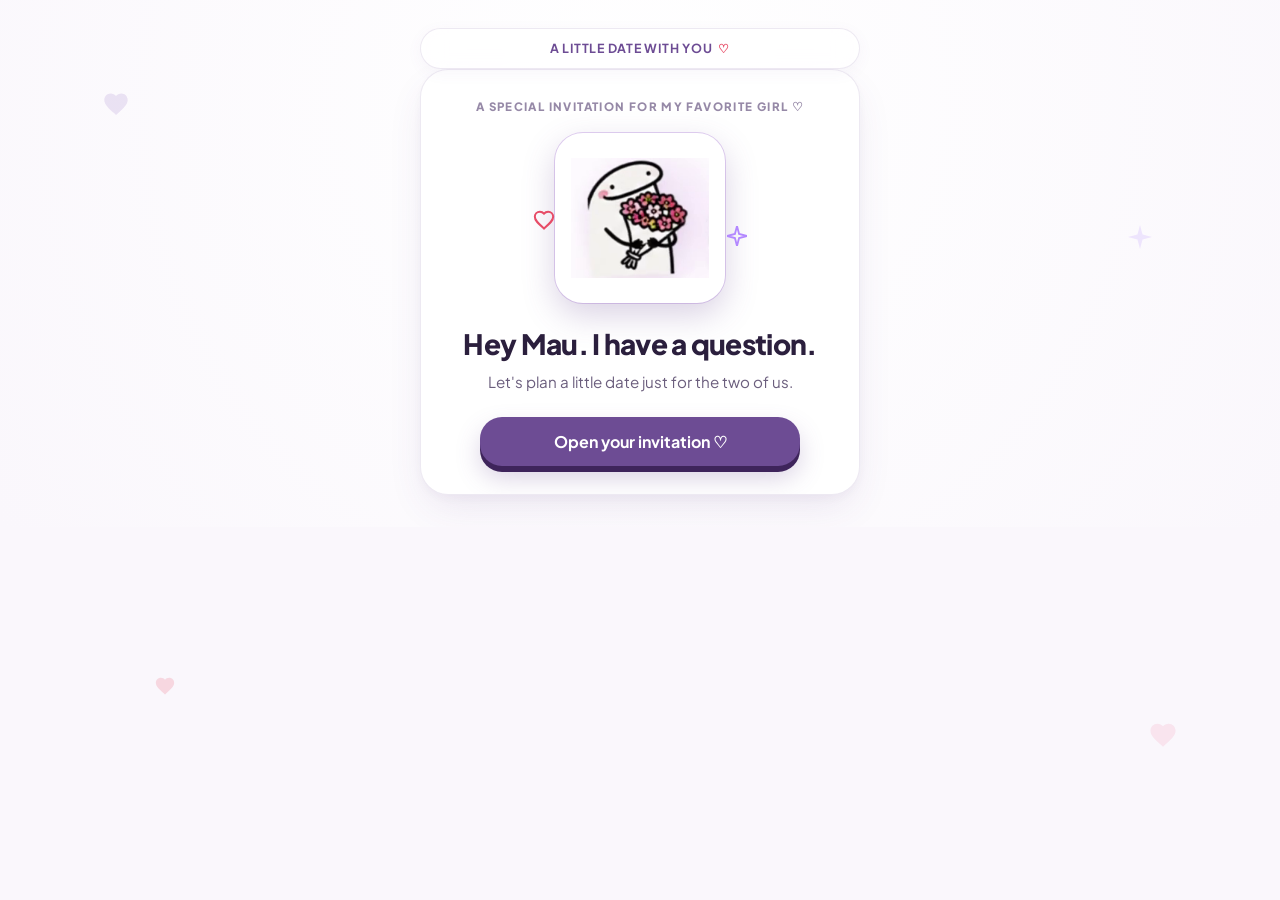
==== invitation_standalone.html @ e45cce60 "Initial commit: Interactive date invitation for Mau & Badak" ====
<!DOCTYPE html>
<html lang="en">
<head>
  <meta charset="UTF-8">
  <meta name="viewport" content="width=device-width, initial-scale=1.0, maximum-scale=1.0, user-scalable=no">
  <title>A little date with you ♡ | Interactive Invitation</title>
  
  <!-- Favicon -->
  <link rel="icon" href="data:image/svg+xml,<svg xmlns=%22http://www.w3.org/2000/svg%22 viewBox=%220 0 100 100%22><text y=%22.9em%22 font-size=%2290%22>💌</text></svg>">
  
  <!-- Fonts -->
  <link rel="preconnect" href="https://fonts.googleapis.com">
  <link rel="preconnect" href="https://fonts.gstatic.com" crossorigin>
  <link href="https://fonts.googleapis.com/css2?family=Caveat:wght@600;700&family=Plus+Jakarta+Sans:wght@400;500;600;700;800&display=swap" rel="stylesheet">
  
  <!-- Stylesheet -->
  <style>
/* ==========================================================================
   Interactive Date Invitation Website - Lavender & Rose Theme
   Inspired by ElbazDigital's Interactive Love Invitation
   ========================================================================== */

:root {
  /* Default Lavender Palette */
  --primary: #6d4c94;
  --primary-hover: #5d3f80;
  --primary-active: #4a2f69;
  --primary-shadow: #3e245b;
  --primary-light: #f3ebfa;
  --primary-border: #e3d2f3;
  --primary-glow: rgba(109, 76, 148, 0.25);

  --accent-pink: #e74c67;
  --accent-blush: #ffa5b8;
  --accent-sparkle: #b388ff;
  
  --text-main: #2b1f3d;
  --text-muted: #6b5e7d;
  --text-subtle: #9689a7;
  
  --bg-page: #faf7fc;
  --bg-card: #ffffff;
  --bg-inner: #f8f4fb;
  
  --border-subtle: rgba(109, 76, 148, 0.12);
  --border-focus: #8c68b8;
  
  --card-radius: 28px;
  --btn-radius: 22px;
  
  --font-family: 'Plus Jakarta Sans', -apple-system, BlinkMacSystemFont, 'Segoe UI', Roboto, sans-serif;
  --font-handwriting: 'Caveat', cursive;
  
  --shadow-card: 0 16px 40px -8px rgba(91, 57, 128, 0.12), 0 4px 12px rgba(91, 57, 128, 0.04);
  --shadow-btn: 0 6px 0 var(--primary-shadow), 0 12px 24px var(--primary-glow);
  --shadow-btn-pressed: 0 2px 0 var(--primary-shadow), 0 4px 8px var(--primary-glow);
}

/* Rose Theme Override */
body[data-theme="rose"] {
  --primary: #c24d6d;
  --primary-hover: #ad3d5c;
  --primary-active: #912e49;
  --primary-shadow: #731e34;
  --primary-light: #fdf0f4;
  --primary-border: #f9d3de;
  --primary-glow: rgba(194, 77, 109, 0.25);
  --text-main: #3d1b25;
  --text-muted: #825764;
  --text-subtle: #ab8692;
  --bg-page: #fff8fa;
  --bg-inner: #fdf2f5;
  --border-subtle: rgba(194, 77, 109, 0.12);
}

/* Matcha / Sage Theme Override */
body[data-theme="matcha"] {
  --primary: #45785a;
  --primary-hover: #376349;
  --primary-active: #2b4f3a;
  --primary-shadow: #1e3a29;
  --primary-light: #edf6f0;
  --primary-border: #c8e4d2;
  --primary-glow: rgba(69, 120, 90, 0.25);
  --text-main: #193324;
  --text-muted: #516d5e;
  --text-subtle: #799586;
  --bg-page: #f6fbf8;
  --bg-inner: #f0f7f2;
  --border-subtle: rgba(69, 120, 90, 0.12);
}

/* Sunset Honey Theme Override */
body[data-theme="sunset"] {
  --primary: #c4623a;
  --primary-hover: #ab512c;
  --primary-active: #8f3e1d;
  --primary-shadow: #6f2a0e;
  --primary-light: #fff3ec;
  --primary-border: #fed5be;
  --primary-glow: rgba(196, 98, 58, 0.25);
  --text-main: #3a1f14;
  --text-muted: #7d594b;
  --text-subtle: #a88577;
  --bg-page: #fff9f6;
  --bg-inner: #fdf3ee;
  --border-subtle: rgba(196, 98, 58, 0.12);
}

/* Reset & Global Base */
*, *::before, *::after {
  box-sizing: border-box;
  margin: 0;
  padding: 0;
  -webkit-tap-highlight-color: transparent;
}

html, body {
  min-height: 100%;
  font-family: var(--font-family);
  background-color: var(--bg-page);
  color: var(--text-main);
  overflow-x: hidden;
  line-height: 1.5;
}

body {
  display: flex;
  flex-direction: column;
  align-items: center;
  justify-content: center;
  padding: 16px 12px 32px;
  background: radial-gradient(circle at 50% 20%, #ffffff 0%, var(--bg-page) 100%);
  position: relative;
}

/* Ambient Floating Background Elements */
.ambient-decorations {
  position: fixed;
  inset: 0;
  pointer-events: none;
  z-index: 0;
  overflow: hidden;
}

.ambient-heart, .ambient-sparkle {
  position: absolute;
  opacity: 0.18;
  animation: floatAmbient 12s infinite ease-in-out;
}

@keyframes floatAmbient {
  0%, 100% { transform: translateY(0) rotate(0deg); }
  50% { transform: translateY(-20px) rotate(10deg); }
}

/* Top App Navigation Bar */
.top-nav {
  position: sticky;
  top: 12px;
  width: 100%;
  max-width: 440px;
  display: flex;
  align-items: center;
  justify-content: center;
  padding: 10px 18px;
  margin-bottom: 12px;
  z-index: 50;
  background: rgba(255, 255, 255, 0.75);
  backdrop-filter: blur(12px);
  -webkit-backdrop-filter: blur(12px);
  border-radius: 40px;
  border: 1px solid var(--border-subtle);
  box-shadow: 0 4px 16px rgba(109, 76, 148, 0.05);
}

.brand-pill {
  font-size: 0.78rem;
  font-weight: 700;
  letter-spacing: 0.06em;
  text-transform: uppercase;
  color: var(--primary);
  display: flex;
  align-items: center;
  gap: 6px;
}

.brand-pill .heart-icon {
  color: var(--accent-pink);
  display: inline-block;
  animation: pulseBeat 1.8s infinite;
}

@keyframes pulseBeat {
  0%, 100% { transform: scale(1); }
  15% { transform: scale(1.22); }
  30% { transform: scale(1); }
  45% { transform: scale(1.15); }
}

.nav-actions {
  display: flex;
  align-items: center;
  gap: 8px;
}

.nav-btn {
  background: #ffffff;
  border: 1px solid var(--border-subtle);
  border-radius: 20px;
  padding: 6px 14px;
  font-size: 0.8rem;
  font-weight: 600;
  color: var(--text-muted);
  cursor: pointer;
  display: inline-flex;
  align-items: center;
  gap: 6px;
  transition: all 0.2s ease;
  box-shadow: 0 2px 6px rgba(0,0,0,0.03);
}

.nav-btn:hover {
  background: var(--primary-light);
  color: var(--primary);
  border-color: var(--primary-border);
}

.nav-btn.active {
  background: var(--primary-light);
  color: var(--primary);
  border-color: var(--primary-border);
}

/* Sound Wave Animation inside button */
.sound-wave {
  display: inline-flex;
  align-items: flex-end;
  gap: 2px;
  height: 12px;
}

.sound-wave span {
  width: 2.5px;
  background: var(--primary);
  border-radius: 2px;
  height: 4px;
  animation: soundBounce 1.2s infinite ease-in-out;
}

.sound-wave span:nth-child(2) { animation-delay: 0.2s; }
.sound-wave span:nth-child(3) { animation-delay: 0.4s; }

@keyframes soundBounce {
  0%, 100% { height: 4px; }
  50% { height: 12px; }
}

/* Main Phone / Container Frame */
.app-container {
  width: 100%;
  max-width: 440px;
  background: var(--bg-card);
  border-radius: var(--card-radius);
  border: 1px solid var(--border-subtle);
  box-shadow: var(--shadow-card);
  position: relative;
  z-index: 10;
  overflow: hidden;
  display: flex;
  flex-direction: column;
  transition: min-height 0.3s ease;
}

/* Screens / Views Management */
.screen {
  display: none;
  opacity: 0;
  transform: translateY(12px);
  padding: 28px 24px;
  flex-direction: column;
  align-items: center;
  text-align: center;
  width: 100%;
  transition: opacity 0.35s ease, transform 0.35s ease;
}

.screen.active {
  display: flex;
  opacity: 1;
  transform: translateY(0);
}

/* Shared Typography Elements */
.top-eyebrow {
  font-size: 0.72rem;
  font-weight: 800;
  letter-spacing: 0.12em;
  text-transform: uppercase;
  color: var(--text-subtle);
  margin-bottom: 18px;
}

.screen-title {
  font-size: 1.75rem;
  font-weight: 800;
  letter-spacing: -0.025em;
  line-height: 1.2;
  color: var(--text-main);
  margin-bottom: 10px;
}

.screen-subtitle {
  font-size: 0.95rem;
  color: var(--text-muted);
  line-height: 1.5;
  margin-bottom: 24px;
}

.status-badge {
  display: inline-flex;
  align-items: center;
  gap: 6px;
  background: var(--primary-light);
  color: var(--primary);
  border: 1px solid var(--primary-border);
  border-radius: 20px;
  padding: 5px 14px;
  font-size: 0.75rem;
  font-weight: 700;
  letter-spacing: 0.05em;
  text-transform: uppercase;
  margin-bottom: 18px;
}

/* 3D Primary Button */
.btn-primary-3d {
  background: var(--primary);
  color: #ffffff;
  border: none;
  border-radius: var(--btn-radius);
  padding: 14px 28px;
  font-size: 1rem;
  font-weight: 700;
  font-family: inherit;
  cursor: pointer;
  display: inline-flex;
  align-items: center;
  justify-content: center;
  gap: 8px;
  width: 100%;
  max-width: 320px;
  margin-left: auto;
  margin-right: auto;
  box-shadow: var(--shadow-btn);
  position: relative;
  transition: transform 0.15s ease, box-shadow 0.15s ease, background 0.2s ease;
  user-select: none;
}

.btn-primary-3d:hover {
  background: var(--primary-hover);
  transform: translateY(-2px);
  box-shadow: 0 8px 0 var(--primary-shadow), 0 16px 28px var(--primary-glow);
}

.btn-primary-3d:active {
  transform: translateY(4px);
  box-shadow: var(--shadow-btn-pressed);
}

.btn-primary-3d:disabled {
  opacity: 0.55;
  cursor: not-allowed;
  transform: none;
  box-shadow: 0 4px 0 rgba(0,0,0,0.15);
}

/* Secondary & Text Links */
.link-understated {
  background: none;
  border: none;
  color: var(--text-subtle);
  font-size: 0.86rem;
  font-weight: 500;
  text-decoration: underline;
  text-underline-offset: 4px;
  cursor: pointer;
  margin-top: 18px;
  padding: 4px 8px;
  transition: color 0.2s ease;
}

.link-understated:hover {
  color: var(--primary);
}

/* Footnotes */
.footnote-text {
  font-size: 0.8rem;
  color: var(--text-subtle);
  margin-top: 18px;
}

/* ==========================================================================
   SCREEN 1: WELCOME / COVER
   ========================================================================== */
.photo-frame-wrapper {
  position: relative;
  margin-bottom: 24px;
  display: inline-block;
}

.photo-frame {
  width: 170px;
  height: 170px;
  border-radius: 28px;
  overflow: hidden;
  border: 4px solid #ffffff;
  box-shadow: 0 12px 32px var(--primary-glow), 0 0 0 1px var(--primary-border);
  background: #ffffff;
  position: relative;
  z-index: 2;
  display: flex;
  align-items: center;
  justify-content: center;
}

.photo-frame img {
  width: 100%;
  height: 100%;
  object-fit: contain;
  padding: 12px;
  display: block;
}

.sparkle-icon {
  position: absolute;
  pointer-events: none;
  z-index: 3;
}

.sparkle-left {
  left: -22px;
  top: 45%;
  animation: floatSlow 3s infinite ease-in-out;
}

.sparkle-right {
  right: -22px;
  top: 55%;
  animation: floatSlow 3.5s infinite ease-in-out reverse;
}

@keyframes floatSlow {
  0%, 100% { transform: translateY(0); }
  50% { transform: translateY(-8px); }
}

/* ==========================================================================
   SCREEN 2: THE QUESTION (WILL YOU GO OUT WITH ME?)
   ========================================================================== */
.doodle-container {
  width: 180px;
  height: 145px;
  margin-bottom: 12px;
  display: flex;
  align-items: center;
  justify-content: center;
  position: relative;
}

.doodle-img {
  max-width: 100%;
  max-height: 100%;
  object-fit: contain;
  transition: transform 0.22s cubic-bezier(0.34, 1.56, 0.64, 1), opacity 0.18s ease;
}

.doodle-img.pop {
  transform: scale(0.92);
  opacity: 0.7;
}

.teasing-caption {
  font-size: 0.92rem;
  font-weight: 600;
  color: var(--primary);
  min-height: 24px;
  margin-bottom: 16px;
  transition: all 0.25s ease;
}

/* Interactive Playground for Yes & Runaway No */
.question-playground {
  position: relative;
  width: 100%;
  display: flex;
  flex-direction: column;
  align-items: center;
  justify-content: flex-start;
  min-height: 200px;
}

#btn-yes {
  transition: transform 0.25s cubic-bezier(0.34, 1.56, 0.64, 1), box-shadow 0.25s ease;
  z-index: 20;
  margin-bottom: 8px;
}

/* Dedicated Evasion Zone below Yes button */
.evasion-zone {
  position: relative;
  width: 100%;
  min-height: 130px;
  margin-top: 10px;
}

/* Runaway No Button */
#btn-no {
  background: #ffffff;
  color: var(--text-main);
  border: 1.5px solid var(--primary-border);
  border-radius: var(--btn-radius);
  padding: 10px 22px;
  font-size: 0.95rem;
  font-weight: 700;
  cursor: pointer;
  box-shadow: 0 4px 14px rgba(109, 76, 148, 0.08), 0 3px 0 #ded2e8;
  position: absolute;
  z-index: 25;
  transition: left 0.3s cubic-bezier(0.2, 0.9, 0.3, 1), top 0.3s cubic-bezier(0.2, 0.9, 0.3, 1), transform 0.25s cubic-bezier(0.2, 0.9, 0.3, 1);
  user-select: none;
  white-space: nowrap;
}

#btn-no:hover {
  border-color: var(--primary);
}

/* ==========================================================================
   SCREEN 3: ACCEPTANCE ("YOU SAID YES!")
   ========================================================================== */
.celebrate-doodle-box {
  width: 170px;
  height: 150px;
  margin-bottom: 16px;
  display: flex;
  align-items: center;
  justify-content: center;
}

.divider-moment {
  margin-top: 24px;
  font-size: 0.78rem;
  letter-spacing: 0.08em;
  color: var(--text-subtle);
  display: flex;
  align-items: center;
  gap: 12px;
  width: 100%;
  justify-content: center;
}

.divider-moment::before,
.divider-moment::after {
  content: '';
  height: 1px;
  width: 40px;
  background: var(--border-subtle);
}

/* Progress Step Dots */
.progress-pills {
  display: flex;
  align-items: center;
  justify-content: center;
  gap: 8px;
  margin-bottom: 20px;
  width: 100%;
}

.step-pill {
  width: 32px;
  height: 5px;
  border-radius: 4px;
  background: var(--primary-border);
  transition: all 0.3s ease;
}

.step-pill.active {
  background: var(--primary);
  width: 44px;
}

.step-pill.done {
  background: var(--primary-hover);
}

.step-icon-badge {
  width: 52px;
  height: 52px;
  border-radius: 18px;
  background: var(--primary-light);
  border: 1px solid var(--primary-border);
  display: flex;
  align-items: center;
  justify-content: center;
  font-size: 1.4rem;
  color: var(--primary);
  margin-bottom: 16px;
  box-shadow: 0 4px 12px rgba(109, 76, 148, 0.08);
}

/* ==========================================================================
   SCREEN 4: STEP 1 (WHEN ARE YOU FREE?)
   ========================================================================== */
.form-card {
  width: 100%;
  background: var(--bg-inner);
  border: 1px solid var(--border-subtle);
  border-radius: 20px;
  padding: 18px;
  margin-bottom: 24px;
  text-align: left;
}

.form-label {
  display: block;
  font-size: 0.88rem;
  font-weight: 700;
  color: var(--primary);
  margin-bottom: 8px;
}

.input-with-icon {
  position: relative;
  width: 100%;
}

.input-with-icon input[type="date"],
.input-with-icon input[type="time"],
.custom-input,
.custom-select {
  width: 100%;
  padding: 14px 16px;
  background: #ffffff;
  border: 1.5px solid var(--primary-border);
  border-radius: 14px;
  font-family: inherit;
  font-size: 0.95rem;
  color: var(--text-main);
  outline: none;
  transition: border-color 0.2s ease, box-shadow 0.2s ease;
  appearance: none;
  -webkit-appearance: none;
}

.input-with-icon input:focus,
.custom-input:focus,
.custom-select:focus,
.custom-textarea:focus {
  border-color: var(--border-focus);
  box-shadow: 0 0 0 3px var(--primary-glow);
}

.quick-date-chips {
  display: flex;
  flex-wrap: wrap;
  gap: 8px;
  margin-top: 12px;
}

.chip-btn {
  background: #ffffff;
  border: 1px solid var(--border-subtle);
  border-radius: 12px;
  padding: 6px 12px;
  font-size: 0.8rem;
  font-weight: 600;
  color: var(--text-muted);
  cursor: pointer;
  transition: all 0.2s ease;
}

.chip-btn:hover, .chip-btn.selected {
  background: var(--primary-light);
  color: var(--primary);
  border-color: var(--primary-border);
}

/* ==========================================================================
   SCREEN 5: STEP 2 (WHAT'S OUR VIBE?)
   ========================================================================== */
.vibes-grid {
  display: grid;
  grid-template-columns: repeat(2, 1fr);
  gap: 12px;
  width: 100%;
  margin-bottom: 16px;
}

.vibe-card {
  background: #ffffff;
  border: 1.5px solid var(--border-subtle);
  border-radius: 20px;
  padding: 18px 12px;
  cursor: pointer;
  display: flex;
  flex-direction: column;
  align-items: center;
  justify-content: center;
  gap: 8px;
  transition: all 0.22s ease;
  box-shadow: 0 4px 12px rgba(109, 76, 148, 0.04);
  user-select: none;
}

.vibe-card:hover {
  transform: translateY(-2px);
  border-color: var(--primary-border);
  box-shadow: 0 8px 18px rgba(109, 76, 148, 0.1);
}

.vibe-card.selected {
  border-color: var(--primary);
  background: var(--primary-light);
  box-shadow: 0 0 0 2px var(--primary);
  transform: scale(1.02);
}

.vibe-icon {
  font-size: 2rem;
  line-height: 1;
}

.vibe-name {
  font-size: 0.92rem;
  font-weight: 700;
  color: var(--text-main);
}

/* ==========================================================================
   SCREEN 6: STEP 3 (DATE SUMMARY & RSVP)
   ========================================================================== */
.ticket-summary {
  width: 100%;
  background: #ffffff;
  border: 1.5px solid var(--primary-border);
  border-radius: 22px;
  padding: 20px 18px;
  margin-bottom: 16px;
  box-shadow: 0 8px 24px rgba(109, 76, 148, 0.06);
  position: relative;
  text-align: center;
}

.ticket-header-couple {
  font-size: 0.85rem;
  font-weight: 700;
  letter-spacing: 0.04em;
  color: var(--primary);
  margin-bottom: 14px;
}

.ticket-row {
  margin-bottom: 14px;
  padding-bottom: 14px;
  border-bottom: 1px dashed var(--border-subtle);
}

.ticket-row:last-child {
  margin-bottom: 0;
  padding-bottom: 0;
  border-bottom: none;
}

.ticket-row-label {
  font-size: 0.68rem;
  font-weight: 800;
  letter-spacing: 0.12em;
  text-transform: uppercase;
  color: var(--text-subtle);
  margin-bottom: 4px;
}

.ticket-row-val {
  font-size: 1.05rem;
  font-weight: 800;
  color: var(--text-main);
}

/* Collapsible Love Note Envelope */
.love-note-accordion {
  width: 100%;
  margin-bottom: 20px;
}

.love-note-trigger {
  width: 100%;
  background: var(--primary-light);
  border: 1px solid var(--primary-border);
  border-radius: 16px;
  padding: 12px 18px;
  font-size: 0.92rem;
  font-weight: 700;
  color: var(--primary);
  display: flex;
  align-items: center;
  justify-content: space-between;
  cursor: pointer;
  transition: all 0.2s ease;
}

.love-note-trigger:hover {
  background: #ede0f7;
}

.love-note-trigger .arrow-icon {
  transition: transform 0.25s ease;
  font-size: 0.8rem;
}

.love-note-trigger.open .arrow-icon {
  transform: rotate(90deg);
}

.love-note-content {
  display: none;
  background: #fffdfa;
  border: 1px solid #ebd9c5;
  border-radius: 16px;
  padding: 18px 20px;
  margin-top: 8px;
  box-shadow: inset 0 2px 6px rgba(0,0,0,0.03);
  text-align: left;
  position: relative;
}

.love-note-content.open {
  display: block;
  animation: fadeIn 0.3s ease;
}

.love-note-text {
  font-family: var(--font-handwriting);
  font-size: 1.35rem;
  line-height: 1.5;
  color: #4a3424;
}

.plan-section-title {
  font-size: 1.15rem;
  font-weight: 800;
  color: var(--text-main);
  margin-bottom: 14px;
  text-align: left;
  width: 100%;
}

.plan-two-cols {
  display: grid;
  grid-template-columns: 1fr 1fr;
  gap: 12px;
  width: 100%;
  margin-bottom: 16px;
}

/* Radio Group */
.radio-options-group {
  display: flex;
  flex-direction: column;
  gap: 8px;
  width: 100%;
  margin-bottom: 16px;
  text-align: left;
}

.radio-card {
  display: flex;
  align-items: center;
  gap: 10px;
  background: #ffffff;
  border: 1.5px solid var(--border-subtle);
  border-radius: 14px;
  padding: 12px 14px;
  cursor: pointer;
  font-size: 0.88rem;
  font-weight: 600;
  color: var(--text-main);
  transition: all 0.2s ease;
}

.radio-card:hover {
  border-color: var(--primary-border);
}

.radio-card input[type="radio"] {
  accent-color: var(--primary);
  width: 18px;
  height: 18px;
}

.custom-textarea {
  width: 100%;
  padding: 12px 16px;
  background: #ffffff;
  border: 1.5px solid var(--primary-border);
  border-radius: 14px;
  font-family: inherit;
  font-size: 0.95rem;
  color: var(--text-main);
  resize: vertical;
  min-height: 72px;
  outline: none;
  margin-bottom: 16px;
  transition: border-color 0.2s ease, box-shadow 0.2s ease;
}

/* Live RSVP Response Preview Card */
.live-rsvp-preview {
  width: 100%;
  background: var(--primary-light);
  border: 1px solid var(--primary-border);
  border-radius: 18px;
  padding: 16px;
  margin-bottom: 18px;
  text-align: left;
  font-size: 0.88rem;
  line-height: 1.6;
  color: var(--text-main);
  white-space: pre-line;
}

.live-rsvp-preview strong {
  color: var(--primary);
}

/* Action Send Buttons (WhatsApp, Instagram) */
.btn-whatsapp {
  background: #25d366 !important;
  box-shadow: 0 6px 0 #1b9b4b, 0 12px 24px rgba(37, 211, 102, 0.3) !important;
}

.btn-whatsapp:hover {
  background: #22bf5b !important;
  box-shadow: 0 8px 0 #1b9b4b, 0 16px 28px rgba(37, 211, 102, 0.35) !important;
}

.btn-whatsapp:active {
  box-shadow: 0 2px 0 #1b9b4b, 0 4px 8px rgba(37, 211, 102, 0.3) !important;
}

.btn-instagram {
  background: linear-gradient(45deg, #f09433 0%, #e6683c 25%, #dc2743 50%, #cc2366 75%, #bc1888 100%) !important;
  box-shadow: 0 6px 0 #7b1351, 0 12px 24px rgba(204, 35, 102, 0.3) !important;
}

.btn-instagram:hover {
  filter: brightness(1.06);
  box-shadow: 0 8px 0 #7b1351, 0 16px 28px rgba(204, 35, 102, 0.35) !important;
}

.btn-instagram:active {
  box-shadow: 0 2px 0 #7b1351, 0 4px 8px rgba(204, 35, 102, 0.3) !important;
}

/* ==========================================================================
   MODALS: NOT THIS TIME & CUSTOMIZE DRAWER
   ========================================================================== */
.modal-overlay {
  position: fixed;
  inset: 0;
  background: rgba(30, 20, 45, 0.45);
  backdrop-filter: blur(6px);
  -webkit-backdrop-filter: blur(6px);
  display: none;
  align-items: center;
  justify-content: center;
  z-index: 100;
  padding: 16px;
}

.modal-overlay.active {
  display: flex;
  animation: fadeIn 0.25s ease;
}

.modal-dialog {
  background: #ffffff;
  border-radius: var(--card-radius);
  width: 100%;
  max-width: 420px;
  max-height: 90vh;
  overflow-y: auto;
  padding: 28px 24px;
  text-align: center;
  box-shadow: 0 24px 60px rgba(0,0,0,0.2);
  border: 1px solid var(--border-subtle);
  animation: slideUp 0.3s cubic-bezier(0.2, 0.9, 0.3, 1);
}

.modal-actions {
  display: flex;
  flex-direction: column;
  align-items: center;
  justify-content: center;
  width: 100%;
  gap: 12px;
  margin-top: 6px;
}

.modal-actions .btn-primary-3d {
  margin: 0 auto;
  width: 100%;
  max-width: 320px;
}

.modal-actions .link-understated {
  margin: 4px auto 0;
  display: inline-block;
  text-align: center;
}

.modal-header-row {
  display: flex;
  align-items: center;
  justify-content: space-between;
  margin-bottom: 20px;
}

.modal-header-row h3 {
  font-size: 1.25rem;
  font-weight: 800;
  color: var(--text-main);
}

.close-modal-btn {
  background: var(--bg-inner);
  border: none;
  border-radius: 50%;
  width: 34px;
  height: 34px;
  display: flex;
  align-items: center;
  justify-content: center;
  font-size: 1.1rem;
  cursor: pointer;
  color: var(--text-muted);
  transition: background 0.2s ease;
}

.close-modal-btn:hover {
  background: var(--primary-border);
  color: var(--primary);
}

.theme-selector-grid {
  display: grid;
  grid-template-columns: repeat(4, 1fr);
  gap: 8px;
  margin-bottom: 16px;
}

.theme-chip {
  padding: 10px 6px;
  border-radius: 12px;
  border: 2px solid transparent;
  cursor: pointer;
  font-size: 0.75rem;
  font-weight: 700;
  text-align: center;
  display: flex;
  flex-direction: column;
  align-items: center;
  gap: 4px;
}

.theme-chip.active {
  border-color: var(--primary);
}

.theme-circle {
  width: 22px;
  height: 22px;
  border-radius: 50%;
}

.theme-lavender .theme-circle { background: #6d4c94; }
.theme-rose .theme-circle { background: #c24d6d; }
.theme-matcha .theme-circle { background: #45785a; }
.theme-sunset .theme-circle { background: #c4623a; }

/* Toast Notification */
.toast-msg {
  position: fixed;
  bottom: 24px;
  left: 50%;
  transform: translateX(-50%) translateY(50px);
  background: #1e1926;
  color: #ffffff;
  padding: 10px 22px;
  border-radius: 30px;
  font-size: 0.88rem;
  font-weight: 600;
  box-shadow: 0 10px 30px rgba(0,0,0,0.25);
  z-index: 200;
  opacity: 0;
  transition: all 0.3s cubic-bezier(0.2, 0.9, 0.3, 1);
  pointer-events: none;
}

.toast-msg.show {
  transform: translateX(-50%) translateY(0);
  opacity: 1;
}

/* Animations */
@keyframes fadeIn {
  from { opacity: 0; }
  to { opacity: 1; }
}

@keyframes slideUp {
  from { opacity: 0; transform: translateY(20px); }
  to { opacity: 1; transform: translateY(0); }
}

/* Responsive tweaks */
@media (max-width: 420px) {
  body {
    padding: 8px 6px 20px;
  }
  .app-container {
    border-radius: 20px;
  }
  .screen {
    padding: 24px 16px;
  }
  .screen-title {
    font-size: 1.55rem;
  }
}

</style>
</head>
<body data-theme="lavender">

  <!-- Ambient Floating Background Sparkles -->
  <div class="ambient-decorations" aria-hidden="true">
    <svg class="ambient-heart" style="top: 10%; left: 8%; width: 28px;" viewBox="0 0 24 24" fill="#9d74c9"><path d="M12 21.35l-1.45-1.32C5.4 15.36 2 12.28 2 8.5 2 5.42 4.42 3 7.5 3c1.74 0 3.41.81 4.5 2.09C13.09 3.81 14.76 3 16.5 3 19.58 3 22 5.42 22 8.5c0 3.78-3.4 6.86-8.55 11.54L12 21.35z"/></svg>
    <svg class="ambient-heart" style="top: 75%; left: 12%; width: 22px; animation-delay: -3s;" viewBox="0 0 24 24" fill="#e74c67"><path d="M12 21.35l-1.45-1.32C5.4 15.36 2 12.28 2 8.5 2 5.42 4.42 3 7.5 3c1.74 0 3.41.81 4.5 2.09C13.09 3.81 14.76 3 16.5 3 19.58 3 22 5.42 22 8.5c0 3.78-3.4 6.86-8.55 11.54L12 21.35z"/></svg>
    <svg class="ambient-sparkle" style="top: 25%; right: 10%; width: 24px; animation-delay: -5s;" viewBox="0 0 24 24" fill="#b388ff"><path d="M12 0L14.5 9.5L24 12L14.5 14.5L12 24L9.5 14.5L0 12L9.5 9.5L12 0Z"/></svg>
    <svg class="ambient-heart" style="top: 80%; right: 8%; width: 30px; animation-delay: -7s;" viewBox="0 0 24 24" fill="#f48fb1"><path d="M12 21.35l-1.45-1.32C5.4 15.36 2 12.28 2 8.5 2 5.42 4.42 3 7.5 3c1.74 0 3.41.81 4.5 2.09C13.09 3.81 14.76 3 16.5 3 19.58 3 22 5.42 22 8.5c0 3.78-3.4 6.86-8.55 11.54L12 21.35z"/></svg>
  </div>

  <!-- Confetti Canvas -->
  <canvas id="confetti-canvas" style="position: fixed; inset: 0; pointer-events: none; z-index: 99; width: 100vw; height: 100vh;"></canvas>

  <!-- Sticky Top Navigation Bar -->
  <header class="top-nav">
    <div class="brand-pill">
      A LITTLE DATE WITH YOU <span class="heart-icon">♡</span>
    </div>
  </header>

  <!-- Main Mobile-Friendly Container Frame -->
  <main class="app-container">

    <!-- ====================================================================
         SCREEN 1: COVER INVITATION
         ==================================================================== -->
    <section id="screen-1" class="screen active">
      <p class="top-eyebrow">A SPECIAL INVITATION FOR MY FAVORITE GIRL ♡</p>

      <div class="photo-frame-wrapper">
        <!-- Floating sparkle icons -->
        <svg class="sparkle-icon sparkle-left" width="22" height="22" viewBox="0 0 24 24" fill="none" stroke="#e74c67" stroke-width="2.2" stroke-linecap="round"><path d="M12 21.35l-1.45-1.32C5.4 15.36 2 12.28 2 8.5 2 5.42 4.42 3 7.5 3c1.74 0 3.41.81 4.5 2.09C13.09 3.81 14.76 3 16.5 3 19.58 3 22 5.42 22 8.5c0 3.78-3.4 6.86-8.55 11.54L12 21.35z"/></svg>
        <svg class="sparkle-icon sparkle-right" width="20" height="20" viewBox="0 0 24 24" fill="none" stroke="#b388ff" stroke-width="2.2" stroke-linecap="round"><path d="M12 0L14.5 9.5L24 12L14.5 14.5L12 24L9.5 14.5L0 12L9.5 9.5L12 0Z"/></svg>

        <div class="photo-frame">
          <img id="cover-sticker-img" src="[data-uri]" alt="Cute flowers sticker for Madhu">
        </div>
      </div>

      <h1 class="screen-title">Hey <span class="recipient-name">Mau</span>. I have a question.</h1>
      <p class="screen-subtitle">Let's plan a little date just for the two of us.</p>

      <button id="btn-open-invite" class="btn-primary-3d">
        Open your invitation ♡
      </button>
    </section>

    <!-- ====================================================================
         SCREEN 2: THE QUESTION (WILL YOU GO ON A DATE WITH ME?)
         ==================================================================== -->
    <section id="screen-2" class="screen">
      <div class="status-badge">THE “NO” BUTTON IS A LITTLE SHY</div>

      <div class="doodle-container">
        <img id="doodle-img" src="[data-uri]" alt="Shy cute doodle" class="doodle-img">
      </div>

      <h2 class="screen-title">Will you go on a date with me?</h2>
      <p class="screen-subtitle">Just you and me. What do you say?</p>

      <div id="teasing-caption" class="teasing-caption">Hey, don't even try clicking No! 😉</div>

      <div class="question-playground" id="playground">
        <button id="btn-yes" class="btn-primary-3d">
          Yes, please! ♡
        </button>
        
        <div class="evasion-zone" id="evasion-zone">
          <button id="btn-no" style="right: 15px; top: 15px;">
            Nope
          </button>
        </div>
      </div>

      <button id="link-not-this-time" class="link-understated">
        Not this time
      </button>
    </section>

    <!-- ====================================================================
         SCREEN 3: THE ACCEPTANCE ("YOU SAID YES!")
         ==================================================================== -->
    <section id="screen-3" class="screen">
      <p class="top-eyebrow">BUTTERFLIES: OFFICIALLY CONFIRMED</p>

      <div class="celebrate-doodle-box">
        <img src="[data-uri]" alt="Happy blushing doodle" class="doodle-img">
      </div>

      <h2 class="screen-title">You said yes!</h2>
      <p class="screen-subtitle">Okay, I'm smiling way too much.<br>Let's make a little memory.</p>

      <button id="btn-goto-step1" class="btn-primary-3d">
        Let's pick a day →
      </button>

      <div class="divider-moment">Made for a little moment</div>
    </section>

    <!-- ====================================================================
         SCREEN 4: STEP 1 (WHEN ARE YOU FREE?)
         ==================================================================== -->
    <section id="screen-4" class="screen">
      <div class="progress-pills">
        <div class="step-pill active"></div>
        <div class="step-pill"></div>
        <div class="step-pill"></div>
      </div>

      <div class="step-icon-badge">♡</div>
      <p class="top-eyebrow">FIRST, THE WHEN</p>

      <h2 class="screen-title">When are you free?</h2>
      <p class="screen-subtitle">Pick a day to look forward to. I'll bring the butterflies.</p>

      <div class="form-card">
        <label for="date-picker-input" class="form-label">Our date</label>
        <div class="input-with-icon">
          <input type="date" id="date-picker-input" required>
        </div>
        <div class="quick-date-chips">
          <button type="button" class="chip-btn" data-days="1">Tomorrow</button>
          <button type="button" class="chip-btn" data-days="friday">This Friday</button>
          <button type="button" class="chip-btn" data-days="saturday">This Saturday</button>
          <button type="button" class="chip-btn" data-days="next-weekend">Next Weekend</button>
        </div>
      </div>

      <button id="btn-goto-step2" class="btn-primary-3d">
        Pick our plan →
      </button>

      <button id="btn-back-step1" class="link-understated">
        Back
      </button>
    </section>

    <!-- ====================================================================
         SCREEN 5: STEP 2 (WHAT'S OUR VIBE?)
         ==================================================================== -->
    <section id="screen-5" class="screen">
      <div class="progress-pills">
        <div class="step-pill done"></div>
        <div class="step-pill active"></div>
        <div class="step-pill"></div>
      </div>

      <p class="top-eyebrow">NOW, THE LITTLE ADVENTURE</p>

      <h2 class="screen-title">What's our vibe?</h2>
      <p class="screen-subtitle">The best part is the company.</p>

      <div class="vibes-grid" id="vibes-grid">
        <div class="vibe-card selected" data-vibe="Café" data-icon="☕">
          <div class="vibe-icon">☕</div>
          <div class="vibe-name">Café</div>
        </div>
        <div class="vibe-card" data-vibe="Movie" data-icon="🎬">
          <div class="vibe-icon">🎬</div>
          <div class="vibe-name">Movie</div>
        </div>
        <div class="vibe-card" data-vibe="Gaming" data-icon="🎮">
          <div class="vibe-icon">🎮</div>
          <div class="vibe-name">Gaming</div>
        </div>
        <div class="vibe-card" data-vibe="To be decided" data-icon="✨">
          <div class="vibe-icon">✨</div>
          <div class="vibe-name">To be decided</div>
        </div>
      </div>

      <p class="footnote-text" style="margin-bottom: 20px;">Choose our little plan.</p>

      <button id="btn-goto-step3" class="btn-primary-3d">
        Make it a date ♡
      </button>

      <button id="btn-back-step2" class="link-understated">
        Back
      </button>
    </section>

    <!-- ====================================================================
         SCREEN 6: STEP 3 (DATE SUMMARY & CONFIRMATION RSVP)
         ==================================================================== -->
    <section id="screen-6" class="screen">
      <div class="progress-pills">
        <div class="step-pill done"></div>
        <div class="step-pill done"></div>
        <div class="step-pill active"></div>
      </div>

      <!-- Save-The-Date Ticket -->
      <div class="ticket-summary">
        <div class="ticket-header-couple">
          <span class="recipient-name">Mau</span> & <span class="sender-name">Badak</span>
        </div>

        <div class="ticket-row">
          <div class="ticket-row-label">SAVE THE DAY</div>
          <div class="ticket-row-val" id="summary-date-display">Thursday, September 17, 2026</div>
        </div>

        <div class="ticket-row">
          <div class="ticket-row-label">OUR PLAN</div>
          <div class="ticket-row-val" id="summary-vibe-display">Café</div>
        </div>

        <div class="ticket-row">
          <div class="ticket-row-label">TIME</div>
          <div class="ticket-row-val" id="summary-time-display">19:30</div>
        </div>
      </div>

      <!-- Collapsible Love Note Accordion -->
      <div class="love-note-accordion">
        <button id="btn-toggle-love-note" class="love-note-trigger" type="button">
          <span>▶ Open my little love note ♡</span>
          <span class="arrow-icon">▼</span>
        </button>
        <div id="love-note-body" class="love-note-content">
          <p class="love-note-text" id="love-note-p">
            Every single day with you is special, but I really want to take you out on a proper date. Whether we're going to a café, watching a movie together, or just simply talking to each other, spending time with you is honestly my favorite part of life. I really can't wait to see you, my love. ♡
          </p>
        </div>
      </div>

      <!-- Complete Our Little Plan Form -->
      <h3 class="plan-section-title">Complete our date plan</h3>

      <div style="width: 100%; text-align: left; margin-bottom: 16px;">
        <label for="time-picker-input" class="form-label">Time</label>
        <input type="time" id="time-picker-input" class="custom-input" value="19:30">
      </div>

      <div class="radio-options-group">
        <div class="form-label">Does this plan work?</div>
        <label class="radio-card">
          <input type="radio" name="plan-confirm" value="confirm" checked>
          <span>Yes, confirm this plan</span>
        </label>
        <label class="radio-card">
          <input type="radio" name="plan-confirm" value="modify">
          <span>Yes, but I'm suggesting different details</span>
        </label>
      </div>

      <div style="width: 100%; text-align: left;">
        <label for="user-custom-msg" class="form-label">A little message back (optional)</label>
        <textarea id="user-custom-msg" class="custom-textarea" placeholder="Can't wait..."></textarea>
      </div>

      <!-- Live Generated RSVP Message Box -->
      <div class="live-rsvp-preview" id="live-rsvp-box">
        <!-- Dynamically injected via script.js -->
      </div>

      <!-- Reply Method Selection -->
      <div style="width: 100%; text-align: left; margin-bottom: 16px;">
        <label for="reply-method-select" class="form-label">Reply using</label>
        <select id="reply-method-select" class="custom-select">
          <option value="whatsapp" selected>WhatsApp</option>
          <option value="instagram">Instagram</option>
        </select>
      </div>

      <!-- Big Action Send Button -->
      <button id="btn-send-rsvp" class="btn-primary-3d btn-whatsapp">
        Reply via WhatsApp
      </button>

      <p class="footnote-text" id="reply-method-hint" style="max-width: 320px;">
        Choose your reply method. Review and send your answer in that app.
      </p>

      <button id="btn-back-step3" class="link-understated">
        Back
      </button>
    </section>

  </main>

  <!-- ====================================================================
       MODAL 1: "NOT THIS TIME" SWEET PERSUASION
       ==================================================================== -->
  <div id="modal-pleading" class="modal-overlay">
    <div class="modal-dialog">
      <div style="width: 140px; height: 130px; margin: 0 auto 14px;">
        <img src="[data-uri]" alt="Pleading cute doodle" class="doodle-img">
      </div>
      <h3 style="font-size: 1.4rem; font-weight: 800; margin-bottom: 8px;">Wait... really? 🥺</h3>
      <p style="font-size: 0.95rem; color: var(--text-muted); margin-bottom: 24px; line-height: 1.5;">
        My tiny heart is holding back tears! Are you super sure you can't be bribed with coffee, snacks, or cute jokes?
      </p>
      <div class="modal-actions">
        <button id="btn-reconsider-yes" class="btn-primary-3d">
          Okay fine, let me think again! ♡
        </button>
        <button id="btn-reconsider-close" class="link-understated">
          I'm still thinking...
        </button>
      </div>
    </div>
  </div>

  <!-- Toast Notification Bar -->
  <div id="toast" class="toast-msg">Link copied to clipboard!</div>

  <!-- JavaScript Application Logic -->
  <script>
/**
 * Interactive Date Invitation Website Logic
 * Tailored for Mau & Badak ♡
 */

(function () {
  'use strict';

  // --- PRE-CONFIGURED STATE ---
  const state = {
    recipient: 'Mau',
    sender: 'Badak',
    photoUrl: '[data-uri]',
    theme: 'lavender',
    phone: '918552852791',
    loveNote: "Every single day with you is special, but I really want to take you out on a proper date. Whether we're going to a café, watching a movie together, or just simply talking to each other, spending time with you is honestly my favorite part of life. I really can't wait to see you, my love. ♡",
    selectedDate: '',
    selectedVibe: 'Café',
    selectedVibeIcon: '☕',
    selectedTime: '19:30',
    planStatus: 'confirm',
    userMessage: '',
    noEvasionCount: 0,
    yesScale: 1.0,
    currentScreen: 'screen-1'
  };

  // --- DOM ELEMENTS ---
  const screens = {
    screen1: document.getElementById('screen-1'),
    screen2: document.getElementById('screen-2'),
    screen3: document.getElementById('screen-3'),
    screen4: document.getElementById('screen-4'),
    screen5: document.getElementById('screen-5'),
    screen6: document.getElementById('screen-6')
  };

  const btnOpenInvite = document.getElementById('btn-open-invite');
  const btnYes = document.getElementById('btn-yes');
  const btnNo = document.getElementById('btn-no');
  const teasingCaption = document.getElementById('teasing-caption');
  const playground = document.getElementById('playground');
  const evasionZone = document.getElementById('evasion-zone');
  const doodleImg = document.getElementById('doodle-img');
  const linkNotThisTime = document.getElementById('link-not-this-time');

  const btnGotoStep1 = document.getElementById('btn-goto-step1');
  const btnGotoStep2 = document.getElementById('btn-goto-step2');
  const btnGotoStep3 = document.getElementById('btn-goto-step3');
  const btnBackStep1 = document.getElementById('btn-back-step1');
  const btnBackStep2 = document.getElementById('btn-back-step2');
  const btnBackStep3 = document.getElementById('btn-back-step3');

  const datePicker = document.getElementById('date-picker-input');
  const timePicker = document.getElementById('time-picker-input');
  const userCustomMsg = document.getElementById('user-custom-msg');
  const replyMethodSelect = document.getElementById('reply-method-select');
  const btnSendRsvp = document.getElementById('btn-send-rsvp');
  const replyMethodHint = document.getElementById('reply-method-hint');

  const summaryDateDisplay = document.getElementById('summary-date-display');
  const summaryVibeDisplay = document.getElementById('summary-vibe-display');
  const summaryTimeDisplay = document.getElementById('summary-time-display');
  const liveRsvpBox = document.getElementById('live-rsvp-box');

  const btnToggleLoveNote = document.getElementById('btn-toggle-love-note');
  const loveNoteBody = document.getElementById('love-note-body');
  const loveNoteP = document.getElementById('love-note-p');

  // Modals
  const modalPleading = document.getElementById('modal-pleading');
  const btnReconsiderYes = document.getElementById('btn-reconsider-yes');
  const btnReconsiderClose = document.getElementById('btn-reconsider-close');
  const toast = document.getElementById('toast');

  // --- CONFETTI CANNON ---
  const canvas = document.getElementById('confetti-canvas');
  let ctx = null;
  let particles = [];
  let confettiAnimationId = null;

  function resizeCanvas() {
    if (!canvas) return;
    canvas.width = window.innerWidth;
    canvas.height = window.innerHeight;
  }
  window.addEventListener('resize', resizeCanvas);
  resizeCanvas();

  function triggerConfetti() {
    if (!canvas) return;
    ctx = canvas.getContext('2d');
    particles = [];

    const colors = ['#e74c67', '#ff8da1', '#ba68c8', '#805b9a', '#ffd54f', '#64b5f6'];
    const heartPaths = ['heart', 'circle', 'rect'];

    for (let i = 0; i < 90; i++) {
      particles.push({
        x: canvas.width / 2 + (Math.random() - 0.5) * 80,
        y: canvas.height * 0.45 + (Math.random() - 0.5) * 40,
        vx: (Math.random() - 0.5) * 14,
        vy: -Math.random() * 12 - 4,
        size: Math.random() * 8 + 6,
        color: colors[Math.floor(Math.random() * colors.length)],
        rotation: Math.random() * 360,
        vRot: (Math.random() - 0.5) * 10,
        shape: heartPaths[Math.floor(Math.random() * heartPaths.length)],
        alpha: 1,
        life: 0,
        maxLife: Math.random() * 70 + 80
      });
    }

    if (!confettiAnimationId) {
      animateConfetti();
    }
  }

  function drawHeart(c, x, y, size, color, rot, alpha) {
    c.save();
    c.translate(x, y);
    c.rotate((rot * Math.PI) / 180);
    c.globalAlpha = alpha;
    c.fillStyle = color;
    c.beginPath();
    const topCurveHeight = size * 0.3;
    c.moveTo(0, topCurveHeight);
    c.bezierCurveTo(0, 0, -size / 2, 0, -size / 2, topCurveHeight);
    c.bezierCurveTo(-size / 2, (size + topCurveHeight) / 2, 0, (size + topCurveHeight) / 2, 0, size);
    c.bezierCurveTo(0, (size + topCurveHeight) / 2, size / 2, (size + topCurveHeight) / 2, size / 2, topCurveHeight);
    c.bezierCurveTo(size / 2, 0, 0, 0, 0, topCurveHeight);
    c.closePath();
    c.fill();
    c.restore();
  }

  function animateConfetti() {
    if (!ctx || particles.length === 0) {
      if (ctx) ctx.clearRect(0, 0, canvas.width, canvas.height);
      confettiAnimationId = null;
      return;
    }

    ctx.clearRect(0, 0, canvas.width, canvas.height);

    for (let i = particles.length - 1; i >= 0; i--) {
      const p = particles[i];
      p.x += p.vx;
      p.y += p.vy;
      p.vy += 0.32; // gravity
      p.vx *= 0.98; // drag
      p.rotation += p.vRot;
      p.life++;

      if (p.life > p.maxLife * 0.6) {
        p.alpha = Math.max(0, 1 - (p.life - p.maxLife * 0.6) / (p.maxLife * 0.4));
      }

      if (p.shape === 'heart') {
        drawHeart(ctx, p.x, p.y, p.size, p.color, p.rotation, p.alpha);
      } else if (p.shape === 'circle') {
        ctx.save();
        ctx.globalAlpha = p.alpha;
        ctx.fillStyle = p.color;
        ctx.beginPath();
        ctx.arc(p.x, p.y, p.size / 2, 0, Math.PI * 2);
        ctx.fill();
        ctx.restore();
      } else {
        ctx.save();
        ctx.translate(p.x, p.y);
        ctx.rotate((p.rotation * Math.PI) / 180);
        ctx.globalAlpha = p.alpha;
        ctx.fillStyle = p.color;
        ctx.fillRect(-p.size / 2, -p.size / 3, p.size, p.size * 0.7);
        ctx.restore();
      }

      if (p.life >= p.maxLife || p.y > canvas.height + 20) {
        particles.splice(i, 1);
      }
    }

    confettiAnimationId = requestAnimationFrame(animateConfetti);
  }

  // --- SCREEN SWITCHING ---
  function goToScreen(screenId) {
    Object.keys(screens).forEach((key) => {
      const s = screens[key];
      if (s) {
        s.classList.remove('active');
        s.style.display = 'none';
      }
    });

    const target = document.getElementById(screenId);
    if (target) {
      target.style.display = 'flex';
      // Trigger reflow for CSS animation
      void target.offsetWidth;
      target.classList.add('active');
      state.currentScreen = screenId;
    }

    window.scrollTo({ top: 0, behavior: 'smooth' });

    // Special triggers per screen
    if (screenId === 'screen-3') {
      triggerConfetti();
    } else if (screenId === 'screen-6') {
      updateTicketSummary();
      updateLiveRsvpText();
    }
  }

  // --- RUNAWAY "NO" BUTTON & STICKER EVASION LOGIC ---
  const attempts = [
    {
      sticker: '[data-uri]',
      caption: 'Wait, what? Are you really saying no to me? 🤨',
      btnText: 'Are you sure?',
      align: 'left',
      rot: -8,
      topPx: 45
    },
    {
      sticker: '[data-uri]',
      caption: 'Wrong button Mau, try the purple one! 💕',
      btnText: 'Really?',
      align: 'right',
      rot: 6,
      topPx: 52
    },
    {
      sticker: '[data-uri]',
      caption: "Nice try, but you're stuck with me 🥰",
      btnText: 'Think again',
      align: 'left',
      rot: -10,
      topPx: 38
    },
    {
      sticker: '[data-uri]',
      caption: "You can't reject your own boyfriend! 😤",
      btnText: 'Still no?',
      align: 'right',
      rot: 8,
      topPx: 55
    },
    {
      sticker: '[data-uri]',
      caption: 'Come on, you know you want to go on a date with me 😌',
      btnText: 'Try again',
      align: 'right',
      rot: -6,
      topPx: 26
    },
    {
      sticker: '[data-uri]',
      caption: 'Give up already and just press Yes! ❤️',
      btnText: 'Too slow',
      align: 'left',
      rot: 11,
      topPx: 62
    }
  ];

  function runAway(e) {
    if (e) {
      e.preventDefault();
      e.stopPropagation();
    }
    state.noEvasionCount++;

    const attemptIndex = (state.noEvasionCount - 1) % attempts.length;
    const currentAttempt = attempts[attemptIndex];

    // 1. Swap sticker image with a subtle bouncy pop animation
    if (doodleImg && currentAttempt.sticker) {
      doodleImg.classList.add('pop');
      setTimeout(() => {
        doodleImg.src = currentAttempt.sticker;
        doodleImg.classList.remove('pop');
      }, 90);
    }

    // 2. Update teasing caption text
    if (teasingCaption && currentAttempt.caption) {
      teasingCaption.textContent = currentAttempt.caption;
    }

    // 3. Update button text
    btnNo.textContent = currentAttempt.btnText;

    // 4. Position the "No" button far away from the "Yes" button in the evasion zone
    const zone = evasionZone || playground;
    const zoneRect = zone.getBoundingClientRect();
    const btnRect = btnNo.getBoundingClientRect();

    let targetX = 0;
    const padding = 12;

    if (currentAttempt.align === 'left') {
      const minX = padding;
      const maxX = Math.max(padding + 10, zoneRect.width * 0.28);
      targetX = Math.floor(minX + Math.random() * (maxX - minX));
    } else {
      const maxX = Math.max(padding + 20, zoneRect.width - btnRect.width - padding);
      const minX = Math.max(padding, zoneRect.width * 0.58);
      targetX = Math.floor(minX + Math.random() * (maxX - minX));
    }

    const maxY = Math.max(20, zoneRect.height - btnRect.height - 10);
    const targetY = Math.min(maxY, Math.max(8, currentAttempt.topPx + Math.floor((Math.random() - 0.5) * 14)));

    btnNo.style.position = 'absolute';
    btnNo.style.left = `${targetX}px`;
    btnNo.style.top = `${targetY}px`;
    btnNo.style.right = 'auto';
    btnNo.style.bottom = 'auto';
    btnNo.style.transform = `rotate(${currentAttempt.rot}deg)`;

    // 5. Steadily grow the "Yes" button slightly
    state.yesScale = Math.min(1.36, state.yesScale + 0.045);
    btnYes.style.transform = `scale(${state.yesScale})`;
    btnYes.style.boxShadow = `0 ${6 * state.yesScale}px 0 var(--primary-shadow), 0 ${14 * state.yesScale}px ${26 * state.yesScale}px var(--primary-glow)`;
  }

  // --- DATE & TIME INITIALIZATION ---
  function initDateDefaults() {
    const today = new Date();
    // Default to this upcoming Saturday
    const dayOfWeek = today.getDay(); // 0 is Sun, 6 is Sat
    const daysUntilSaturday = (6 - dayOfWeek + 7) % 7 || 7;
    const defaultDate = new Date(today);
    defaultDate.setDate(today.getDate() + daysUntilSaturday);

    const yyyy = defaultDate.getFullYear();
    const mm = String(defaultDate.getMonth() + 1).padStart(2, '0');
    const dd = String(defaultDate.getDate()).padStart(2, '0');

    datePicker.min = `${today.getFullYear()}-${String(today.getMonth() + 1).padStart(2, '0')}-${String(today.getDate()).padStart(2, '0')}`;
    datePicker.value = `${yyyy}-${mm}-${dd}`;
    state.selectedDate = datePicker.value;
  }

  function formatDisplayDate(dateStr) {
    if (!dateStr) return 'To be decided';
    const parts = dateStr.split('-');
    if (parts.length !== 3) return dateStr;
    const dateObj = new Date(parts[0], parts[1] - 1, parts[2]);
    return dateObj.toLocaleDateString('en-US', {
      weekday: 'long',
      month: 'long',
      day: 'numeric',
      year: 'numeric'
    });
  }

  // Quick date chips handlers
  document.querySelectorAll('.chip-btn[data-days]').forEach((chip) => {
    chip.addEventListener('click', () => {
      const val = chip.getAttribute('data-days');
      const now = new Date();
      let target = new Date(now);

      if (val === '1') {
        target.setDate(now.getDate() + 1);
      } else if (val === 'friday') {
        const diff = (5 - now.getDay() + 7) % 7 || 7;
        target.setDate(now.getDate() + diff);
      } else if (val === 'saturday') {
        const diff = (6 - now.getDay() + 7) % 7 || 7;
        target.setDate(now.getDate() + diff);
      } else if (val === 'next-weekend') {
        const diff = (6 - now.getDay() + 7) % 7 + 7;
        target.setDate(now.getDate() + diff);
      }

      const yyyy = target.getFullYear();
      const mm = String(target.getMonth() + 1).padStart(2, '0');
      const dd = String(target.getDate()).padStart(2, '0');
      datePicker.value = `${yyyy}-${mm}-${dd}`;
      state.selectedDate = datePicker.value;

      document.querySelectorAll('.chip-btn[data-days]').forEach((c) => c.classList.remove('selected'));
      chip.classList.add('selected');
    });
  });

  // --- VIBES SELECTION (4 OPTIONS ONLY) ---
  document.querySelectorAll('.vibe-card').forEach((card) => {
    card.addEventListener('click', () => {
      document.querySelectorAll('.vibe-card').forEach((c) => c.classList.remove('selected'));
      card.classList.add('selected');

      state.selectedVibe = card.getAttribute('data-vibe');
      state.selectedVibeIcon = card.getAttribute('data-icon') || '♡';

      updateTicketSummary();
      updateLiveRsvpText();
    });
  });

  // --- TICKET SUMMARY & LIVE RSVP UPDATES ---
  function updateTicketSummary() {
    summaryDateDisplay.textContent = formatDisplayDate(state.selectedDate);
    summaryVibeDisplay.textContent = `${state.selectedVibeIcon} ${state.selectedVibe}`;
    if (summaryTimeDisplay) {
      summaryTimeDisplay.textContent = state.selectedTime || '19:30';
    }
  }

  function updateLiveRsvpText() {
    const formattedDate = formatDisplayDate(state.selectedDate);
    let acceptanceLine = 'I said YES and confirmed our date!';
    if (state.planStatus === 'modify') {
      acceptanceLine = 'I said YES, but I have a few fun adjustments in mind!';
    }

    let text = `Hi ${state.sender} ♡
${acceptanceLine}
Date: ${formattedDate}
Time: ${state.selectedTime}
Activity: ${state.selectedVibe}`;

    if (state.userMessage.trim()) {
      text += `
My message: ${state.userMessage.trim()}`;
    }

    liveRsvpBox.textContent = text;
    return text;
  }

  // --- RSVP SEND HANDLERS (WHATSAPP & INSTAGRAM ONLY) ---
  function handleSendRsvp() {
    const method = replyMethodSelect.value;
    const rsvpText = updateLiveRsvpText();
    const encodedText = encodeURIComponent(rsvpText);

    if (method === 'whatsapp') {
      const cleanPhone = (state.phone || '').replace(/[^0-9]/g, '');
      const url = cleanPhone
        ? `https://wa.me/${cleanPhone}?text=${encodedText}`
        : `https://wa.me/?text=${encodedText}`;
      window.open(url, '_blank');
      showToast('Opening WhatsApp to message Badak... 💬');
    } else if (method === 'instagram') {
      navigator.clipboard.writeText(rsvpText).then(() => {
        showToast('RSVP copied! Paste it in Badak\'s DM on Instagram ✨');
        setTimeout(() => {
          window.open('https://www.instagram.com/direct/inbox/', '_blank');
        }, 800);
      }).catch(() => {
        window.open('https://www.instagram.com/direct/inbox/', '_blank');
      });
    }
  }

  // Update send button style and label based on reply method
  replyMethodSelect.addEventListener('change', () => {
    const method = replyMethodSelect.value;
    btnSendRsvp.className = 'btn-primary-3d';

    if (method === 'whatsapp') {
      btnSendRsvp.classList.add('btn-whatsapp');
      btnSendRsvp.textContent = 'Reply via WhatsApp';
      replyMethodHint.textContent = 'Opens WhatsApp with your pre-filled answer ready to send to Badak.';
    } else if (method === 'instagram') {
      btnSendRsvp.classList.add('btn-instagram');
      btnSendRsvp.textContent = 'Reply via Instagram';
      replyMethodHint.textContent = 'Copies your RSVP and opens Instagram Direct to message Badak.';
    }
  });

  // --- LOVE NOTE ACCORDION ---
  btnToggleLoveNote.addEventListener('click', () => {
    const isOpen = loveNoteBody.classList.toggle('open');
    btnToggleLoveNote.classList.toggle('open', isOpen);
  });

  function showToast(msg) {
    if (!toast) return;
    toast.textContent = msg;
    toast.classList.add('show');
    setTimeout(() => {
      toast.classList.remove('show');
    }, 3200);
  }

  // --- EVENT LISTENERS ---

  // Screen 1: Open invitation
  btnOpenInvite.addEventListener('click', () => {
    goToScreen('screen-2');
  });

  // Screen 2: Yes button
  btnYes.addEventListener('click', () => {
    goToScreen('screen-3');
  });

  // Screen 2: Runaway No button
  btnNo.addEventListener('mouseover', runAway);
  btnNo.addEventListener('touchstart', runAway, { passive: false });
  btnNo.addEventListener('click', runAway);

  // Screen 2: Not this time link
  linkNotThisTime.addEventListener('click', () => {
    modalPleading.classList.add('active');
  });

  btnReconsiderYes.addEventListener('click', () => {
    modalPleading.classList.remove('active');
    goToScreen('screen-3');
  });

  btnReconsiderClose.addEventListener('click', () => {
    modalPleading.classList.remove('active');
    showToast('The butterflies are still hopeful! ♡');
  });

  // Screen 3: Continue to Step 1
  btnGotoStep1.addEventListener('click', () => {
    goToScreen('screen-4');
  });

  // Screen 4: Step 1 (Date)
  datePicker.addEventListener('change', () => {
    state.selectedDate = datePicker.value;
  });

  btnGotoStep2.addEventListener('click', () => {
    if (!datePicker.value) {
      showToast('Please pick a lovely date first! 📅');
      return;
    }
    state.selectedDate = datePicker.value;
    goToScreen('screen-5');
  });

  btnBackStep1.addEventListener('click', () => {
    goToScreen('screen-3');
  });

  // Screen 5: Step 2 (Vibe)
  btnGotoStep3.addEventListener('click', () => {
    goToScreen('screen-6');
  });

  btnBackStep2.addEventListener('click', () => {
    goToScreen('screen-4');
  });

  // Screen 6: Step 3 (Time Form)
  timePicker.addEventListener('change', () => {
    state.selectedTime = timePicker.value;
    updateTicketSummary();
    updateLiveRsvpText();
  });

  document.querySelectorAll('input[name="plan-confirm"]').forEach((radio) => {
    radio.addEventListener('change', (e) => {
      state.planStatus = e.target.value;
      updateLiveRsvpText();
    });
  });

  userCustomMsg.addEventListener('input', () => {
    state.userMessage = userCustomMsg.value;
    updateLiveRsvpText();
  });

  btnSendRsvp.addEventListener('click', handleSendRsvp);

  btnBackStep3.addEventListener('click', () => {
    goToScreen('screen-5');
  });

  // Close pleading modal on background click
  if (modalPleading) {
    modalPleading.addEventListener('click', (e) => {
      if (e.target === modalPleading) {
        modalPleading.classList.remove('active');
      }
    });
  }

  // Keyboard accessibility (ESC closes modal)
  document.addEventListener('keydown', (e) => {
    if (e.key === 'Escape' && modalPleading) {
      modalPleading.classList.remove('active');
    }
  });

  // --- INITIALIZATION ---
  initDateDefaults();
  updateTicketSummary();
  updateLiveRsvpText();

})();

</script>
</body>
</html>
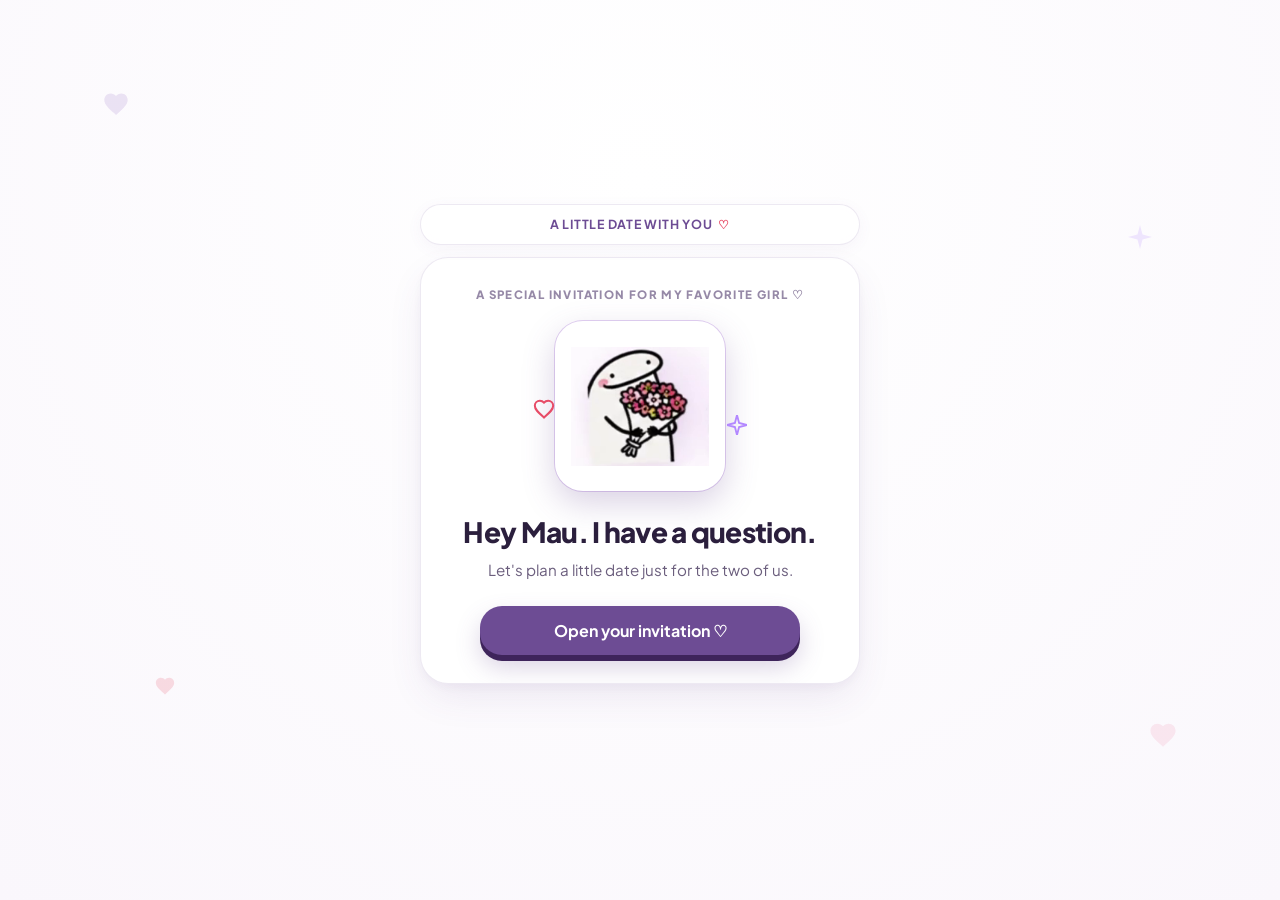
==== commit 35ec274f: "Optimize for mobile: safe-area insets, touch ergonomics, responsive evasion zone, and iOS auto-zoom " ====
--- a/invitation_standalone.html
+++ b/invitation_standalone.html
@@ -2,8 +2,11 @@
 <html lang="en">
 <head>
   <meta charset="UTF-8">
-  <meta name="viewport" content="width=device-width, initial-scale=1.0, maximum-scale=1.0, user-scalable=no">
-  <title>A little date with you ♡ | Interactive Invitation</title>
+  <meta name="viewport" content="width=device-width, initial-scale=1.0, maximum-scale=5.0, viewport-fit=cover">
+  <meta name="theme-color" content="#faf7fc">
+  <meta name="apple-mobile-web-app-capable" content="yes">
+  <meta name="apple-mobile-web-app-status-bar-style" content="default">
+  <title>A little date with you ♡</title>
   
   <!-- Favicon -->
   <link rel="icon" href="data:image/svg+xml,<svg xmlns=%22http://www.w3.org/2000/svg%22 viewBox=%220 0 100 100%22><text y=%22.9em%22 font-size=%2290%22>💌</text></svg>">
@@ -117,11 +120,13 @@
 
 html, body {
   min-height: 100%;
+  min-height: 100dvh;
   font-family: var(--font-family);
   background-color: var(--bg-page);
   color: var(--text-main);
   overflow-x: hidden;
   line-height: 1.5;
+  -webkit-text-size-adjust: 100%;
 }
 
 body {
@@ -129,9 +134,17 @@
   flex-direction: column;
   align-items: center;
   justify-content: center;
-  padding: 16px 12px 32px;
+  padding: 14px 10px 30px;
+  padding-top: max(12px, env(safe-area-inset-top));
+  padding-bottom: max(24px, env(safe-area-inset-bottom));
+  padding-left: max(10px, env(safe-area-inset-left));
+  padding-right: max(10px, env(safe-area-inset-right));
   background: radial-gradient(circle at 50% 20%, #ffffff 0%, var(--bg-page) 100%);
   position: relative;
+}
+
+button, input, select, textarea, .vibe-card, .chip-btn, .radio-card, .love-note-trigger {
+  touch-action: manipulation;
 }
 
 /* Ambient Floating Background Elements */
@@ -643,17 +656,26 @@
 .custom-input,
 .custom-select {
   width: 100%;
-  padding: 14px 16px;
+  padding: 13px 16px;
   background: #ffffff;
   border: 1.5px solid var(--primary-border);
   border-radius: 14px;
   font-family: inherit;
-  font-size: 0.95rem;
+  font-size: 16px; /* 16px prevents iOS Safari auto-zoom */
   color: var(--text-main);
   outline: none;
+  min-height: 48px;
   transition: border-color 0.2s ease, box-shadow 0.2s ease;
   appearance: none;
   -webkit-appearance: none;
+}
+
+.custom-select {
+  background-image: url("data:image/svg+xml,%3Csvg xmlns='http://www.w3.org/2000/svg' width='16' height='16' viewBox='0 0 24 24' fill='none' stroke='%236d4c94' stroke-width='2.5' stroke-linecap='round' stroke-linejoin='round'%3E%3Cpolyline points='6 9 12 15 18 9'%3E%3C/polyline%3E%3C/svg%3E");
+  background-repeat: no-repeat;
+  background-position: right 14px center;
+  padding-right: 40px;
+  cursor: pointer;
 }
 
 .input-with-icon input:focus,
@@ -665,8 +687,8 @@
 }
 
 .quick-date-chips {
-  display: flex;
-  flex-wrap: wrap;
+  display: grid;
+  grid-template-columns: repeat(2, 1fr);
   gap: 8px;
   margin-top: 12px;
 }
@@ -675,12 +697,17 @@
   background: #ffffff;
   border: 1px solid var(--border-subtle);
   border-radius: 12px;
-  padding: 6px 12px;
-  font-size: 0.8rem;
+  padding: 10px 8px;
+  font-size: 0.84rem;
   font-weight: 600;
   color: var(--text-muted);
   cursor: pointer;
   transition: all 0.2s ease;
+  min-height: 42px;
+  display: flex;
+  align-items: center;
+  justify-content: center;
+  text-align: center;
 }
 
 .chip-btn:hover, .chip-btn.selected {
@@ -908,7 +935,7 @@
   border: 1.5px solid var(--primary-border);
   border-radius: 14px;
   font-family: inherit;
-  font-size: 0.95rem;
+  font-size: 16px; /* 16px prevents iOS Safari auto-zoom */
   color: var(--text-main);
   resize: vertical;
   min-height: 72px;
@@ -1126,19 +1153,151 @@
   to { opacity: 1; transform: translateY(0); }
 }
 
-/* Responsive tweaks */
-@media (max-width: 420px) {
+/* Responsive Mobile Tweaks */
+@media (max-width: 480px) {
   body {
-    padding: 8px 6px 20px;
-  }
+    padding: 8px 8px 24px;
+    padding-top: max(8px, env(safe-area-inset-top));
+    padding-bottom: max(20px, env(safe-area-inset-bottom));
+    padding-left: max(8px, env(safe-area-inset-left));
+    padding-right: max(8px, env(safe-area-inset-right));
+  }
+
+  .top-nav {
+    top: 6px;
+    padding: 8px 14px;
+    margin-bottom: 10px;
+    border-radius: 30px;
+  }
+
+  .brand-pill {
+    font-size: 0.74rem;
+  }
+
   .app-container {
-    border-radius: 20px;
-  }
+    border-radius: 24px;
+    box-shadow: 0 10px 30px -6px rgba(91, 57, 128, 0.12);
+  }
+
   .screen {
-    padding: 24px 16px;
-  }
+    padding: 22px 18px;
+  }
+
   .screen-title {
     font-size: 1.55rem;
+    line-height: 1.22;
+    margin-bottom: 8px;
+  }
+
+  .screen-subtitle {
+    font-size: 0.9rem;
+    margin-bottom: 18px;
+  }
+
+  .photo-frame {
+    width: 155px;
+    height: 155px;
+    border-radius: 24px;
+  }
+
+  .doodle-container {
+    width: 160px;
+    height: 130px;
+    margin-bottom: 10px;
+  }
+
+  .celebrate-doodle-box {
+    width: 150px;
+    height: 130px;
+  }
+
+  .question-playground {
+    min-height: 185px;
+  }
+
+  .evasion-zone {
+    min-height: 120px;
+  }
+
+  .btn-primary-3d {
+    padding: 13px 20px;
+    font-size: 0.98rem;
+    max-width: 100%;
+  }
+
+  .ticket-summary {
+    padding: 16px 14px;
+    border-radius: 18px;
+  }
+
+  .ticket-row-val {
+    font-size: 1rem;
+  }
+
+  .love-note-trigger {
+    padding: 11px 14px;
+    font-size: 0.88rem;
+  }
+
+  .love-note-text {
+    font-size: 1.25rem;
+    line-height: 1.45;
+  }
+
+  .radio-card {
+    padding: 11px 12px;
+    font-size: 0.84rem;
+  }
+
+  .modal-dialog {
+    padding: 24px 18px;
+    border-radius: 22px;
+    max-width: 92%;
+  }
+
+  .modal-actions .btn-primary-3d {
+    max-width: 100%;
+  }
+}
+
+@media (max-width: 360px) {
+  .screen {
+    padding: 18px 12px;
+  }
+
+  .screen-title {
+    font-size: 1.38rem;
+  }
+
+  .screen-subtitle {
+    font-size: 0.85rem;
+  }
+
+  .photo-frame {
+    width: 135px;
+    height: 135px;
+  }
+
+  .doodle-container {
+    width: 140px;
+    height: 115px;
+  }
+
+  .vibe-card {
+    padding: 12px 8px;
+  }
+
+  .vibe-name {
+    font-size: 0.82rem;
+  }
+
+  .vibe-icon {
+    font-size: 1.6rem;
+  }
+
+  .chip-btn {
+    font-size: 0.78rem;
+    padding: 8px 4px;
   }
 }
 
@@ -1155,7 +1314,7 @@
   </div>
 
   <!-- Confetti Canvas -->
-  <canvas id="confetti-canvas" style="position: fixed; inset: 0; pointer-events: none; z-index: 99; width: 100vw; height: 100vh;"></canvas>
+  <canvas id="confetti-canvas" style="position: fixed; top: 0; left: 0; width: 100%; height: 100%; pointer-events: none; z-index: 99;"></canvas>
 
   <!-- Sticky Top Navigation Bar -->
   <header class="top-nav">
@@ -1723,11 +1882,16 @@
     }
   ];
 
+  let lastEvadeTime = 0;
   function runAway(e) {
     if (e) {
-      e.preventDefault();
+      if (e.cancelable) e.preventDefault();
       e.stopPropagation();
     }
+    const now = Date.now();
+    if (now - lastEvadeTime < 110) return;
+    lastEvadeTime = now;
+
     state.noEvasionCount++;
 
     const attemptIndex = (state.noEvasionCount - 1) % attempts.length;
@@ -1750,26 +1914,31 @@
     // 3. Update button text
     btnNo.textContent = currentAttempt.btnText;
 
-    // 4. Position the "No" button far away from the "Yes" button in the evasion zone
+    // 4. Position the "No" button safely within the evasion zone (mobile & desktop safe)
     const zone = evasionZone || playground;
     const zoneRect = zone.getBoundingClientRect();
     const btnRect = btnNo.getBoundingClientRect();
 
-    let targetX = 0;
-    const padding = 12;
-
+    const padding = 10;
+    const btnW = btnRect.width || 80;
+    const btnH = btnRect.height || 42;
+    const maxSafeX = Math.max(padding, zoneRect.width - btnW - padding);
+
+    let targetX = padding;
     if (currentAttempt.align === 'left') {
       const minX = padding;
-      const maxX = Math.max(padding + 10, zoneRect.width * 0.28);
-      targetX = Math.floor(minX + Math.random() * (maxX - minX));
+      const maxX = Math.max(minX, Math.min(maxSafeX, zoneRect.width * 0.28));
+      targetX = Math.floor(minX + Math.random() * (maxX - minX + 1));
     } else {
-      const maxX = Math.max(padding + 20, zoneRect.width - btnRect.width - padding);
-      const minX = Math.max(padding, zoneRect.width * 0.58);
-      targetX = Math.floor(minX + Math.random() * (maxX - minX));
+      const minX = Math.min(maxSafeX, Math.max(padding, zoneRect.width * 0.52));
+      const maxX = maxSafeX;
+      targetX = Math.floor(minX + Math.random() * Math.max(1, maxX - minX + 1));
     }
-
-    const maxY = Math.max(20, zoneRect.height - btnRect.height - 10);
-    const targetY = Math.min(maxY, Math.max(8, currentAttempt.topPx + Math.floor((Math.random() - 0.5) * 14)));
+    // Hard clamp to ensure button is never cut off or clipped
+    targetX = Math.max(padding, Math.min(targetX, maxSafeX));
+
+    const maxSafeY = Math.max(10, zoneRect.height - btnH - 6);
+    const targetY = Math.min(maxSafeY, Math.max(6, currentAttempt.topPx + Math.floor((Math.random() - 0.5) * 12)));
 
     btnNo.style.position = 'absolute';
     btnNo.style.left = `${targetX}px`;
@@ -1777,6 +1946,11 @@
     btnNo.style.right = 'auto';
     btnNo.style.bottom = 'auto';
     btnNo.style.transform = `rotate(${currentAttempt.rot}deg)`;
+
+    // Tactile mobile haptic feedback if supported
+    if (typeof navigator !== 'undefined' && navigator.vibrate) {
+      try { navigator.vibrate(35); } catch (_) {}
+    }
 
     // 5. Steadily grow the "Yes" button slightly
     state.yesScale = Math.min(1.36, state.yesScale + 0.045);
